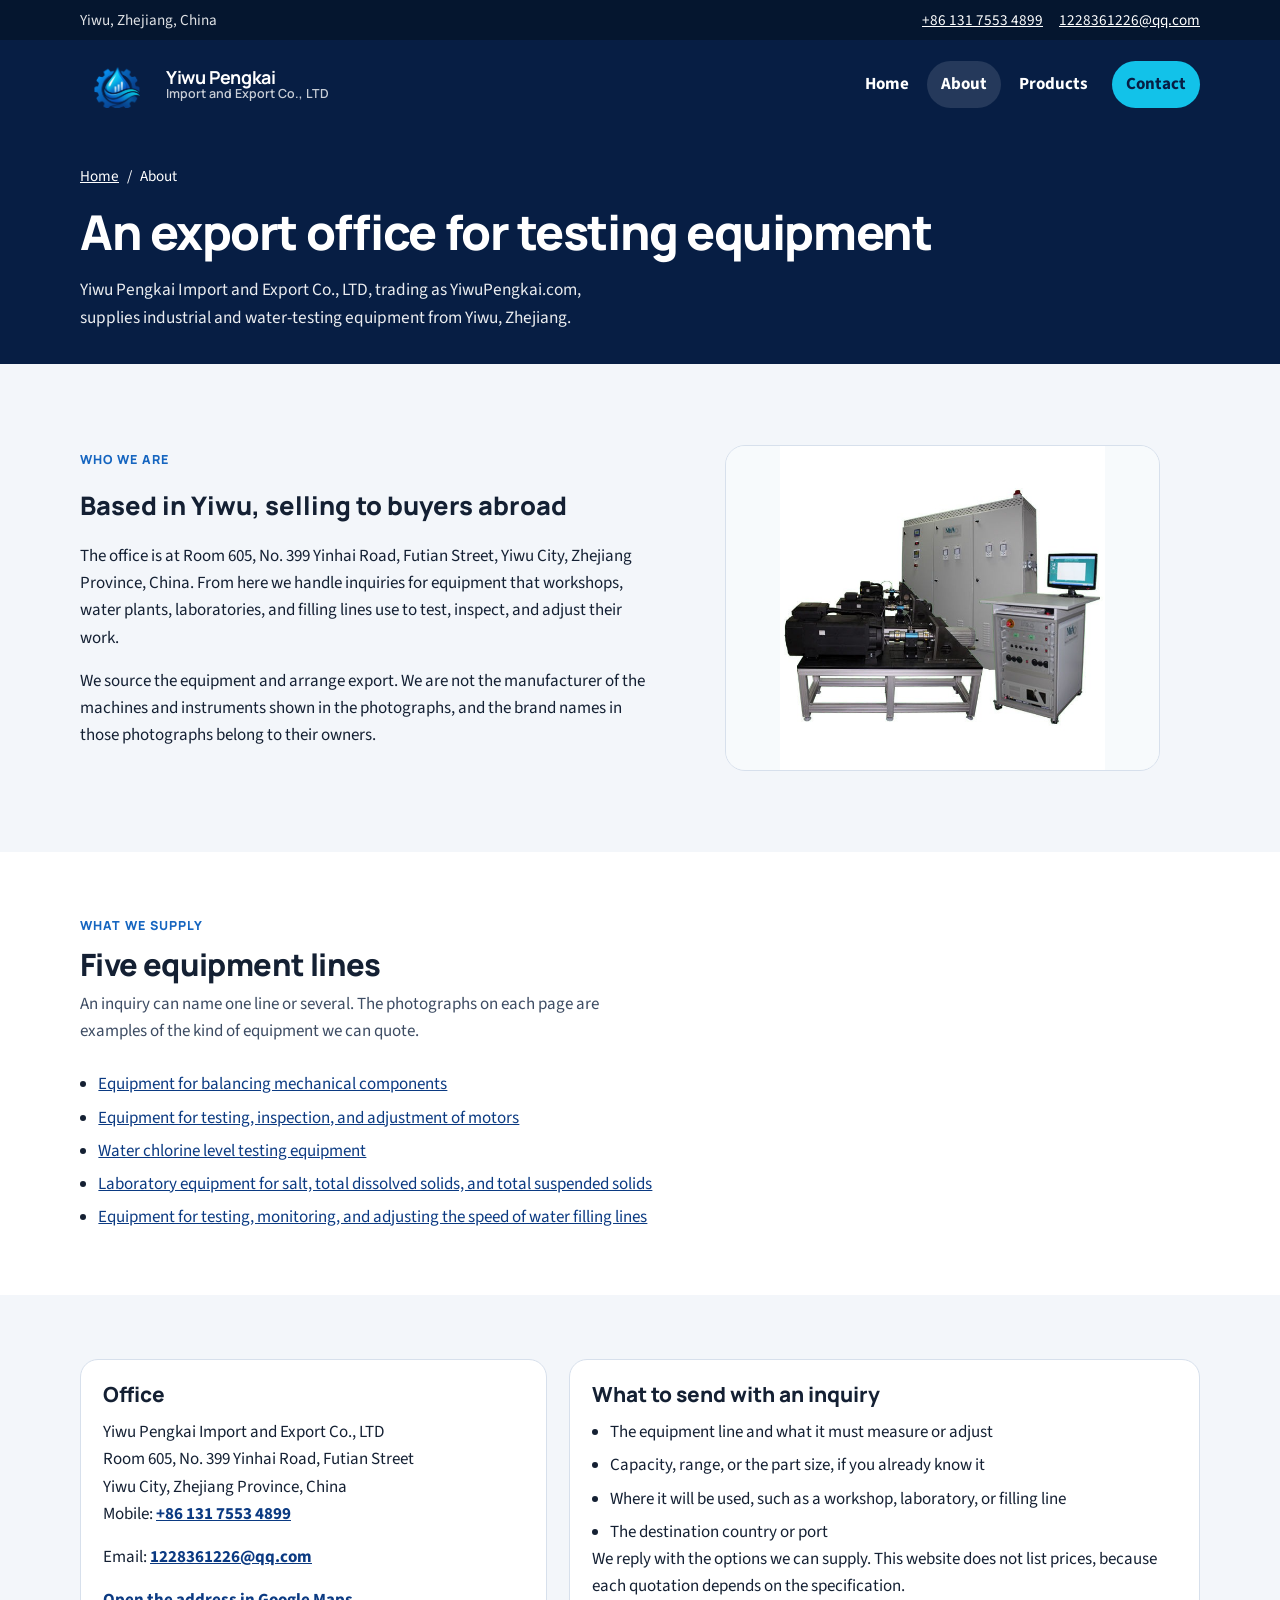
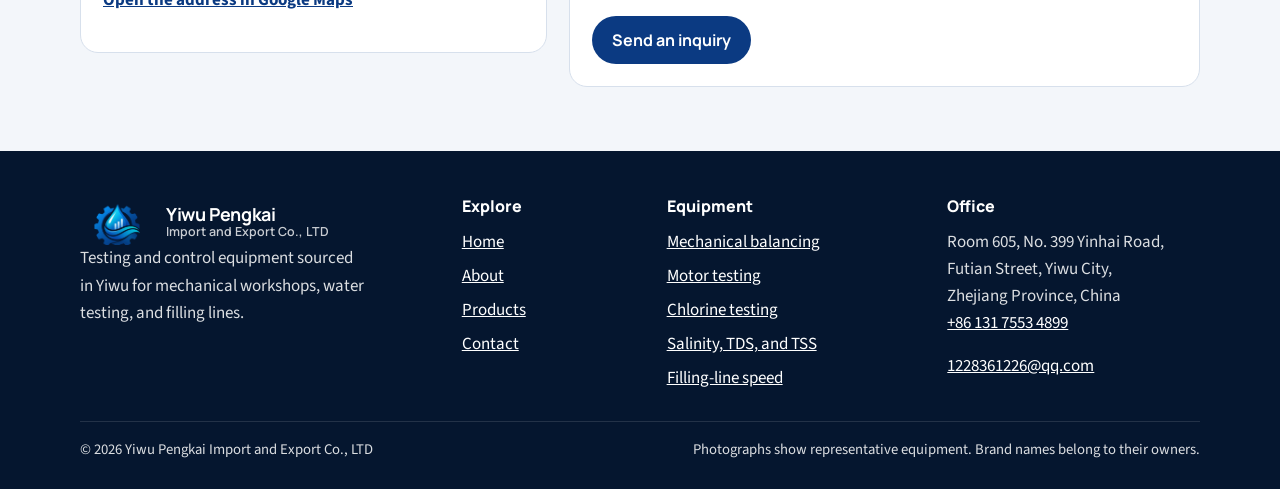
==== about.html @ 2cf7c936 "Publish the Yiwu Pengkai company website. Co-authored-by: Cursor <cursoragent@cursor.com>" ====
<!DOCTYPE html>
<html lang="en">
<head>
  <meta charset="utf-8">
  <meta name="viewport" content="width=device-width, initial-scale=1">
  <title>About | Yiwu Pengkai Import and Export Co., LTD</title>
  <meta name="description" content="Yiwu Pengkai Import and Export Co., LTD is based at Room 605, No. 399 Yinhai Road, Futian Street, Yiwu, and supplies testing equipment for export.">
  <meta name="theme-color" content="#071e44">
  <link rel="icon" href="logo.png" type="image/png">
  <link rel="preconnect" href="https://fonts.googleapis.com">
  <link rel="preconnect" href="https://fonts.gstatic.com" crossorigin>
  <link href="https://fonts.googleapis.com/css2?family=Manrope:wght@500;600;700;800&family=Source+Sans+3:wght@400;500;600;700&display=swap" rel="stylesheet">
  <link rel="stylesheet" href="css/styles.css">
  <script type="application/ld+json">
  {
    "@context": "https://schema.org",
    "@type": "Organization",
    "name": "Yiwu Pengkai Import and Export Co., LTD",
    "url": "https://yiwupengkai.com/",
    "email": "1228361226@qq.com",
    "telephone": "+86-131-7553-4899",
    "image": "logo.png",
    "address": {
      "@type": "PostalAddress",
      "streetAddress": "Room 605, No. 399 Yinhai Road, Futian Street",
      "addressLocality": "Yiwu",
      "addressRegion": "Zhejiang Province",
      "addressCountry": "CN"
    }
  }
  </script>
</head>
<body>
  <a class="skip-link" href="#main">Skip to content</a>
  <div class="topbar">
    <div class="container topbar-inner">
      <p>Yiwu, Zhejiang, China</p>
      <p>
        <a href="tel:+8613175534899">+86 131 7553 4899</a>
        <a href="mailto:1228361226@qq.com">1228361226@qq.com</a>
      </p>
    </div>
  </div>
  <header class="site-header">
    <div class="container header-inner">
      <a class="brand" href="index.html">
        <img src="logo.png" alt="" width="640" height="640">
        <span class="brand-name">
          <strong>Yiwu Pengkai</strong>
          <small>Import and Export Co., LTD</small>
        </span>
      </a>
      <button class="nav-toggle" type="button" aria-expanded="false" aria-controls="site-nav">
        <span class="nav-toggle-bars" aria-hidden="true"></span>
        <span class="visually-hidden">Menu</span>
      </button>
      <nav id="site-nav" class="site-nav" aria-label="Primary">
        <a href="index.html">Home</a>
        <a href="about.html" aria-current="page">About</a>
        <a href="products.html">Products</a>
        <a href="contact.html" class="nav-cta">Contact</a>
      </nav>
    </div>
  </header>
  <main id="main">
    <header class="page-hero">
      <div class="container">
        <nav class="breadcrumb" aria-label="Breadcrumb">
          <a href="index.html">Home</a>
          <span aria-hidden="true">/</span>
          <span aria-current="page">About</span>
        </nav>
        <h1>An export office for testing equipment</h1>
        <p class="lede">Yiwu Pengkai Import and Export Co., LTD, trading as YiwuPengkai.com, supplies industrial and water-testing equipment from Yiwu, Zhejiang.</p>
      </div>
    </header>

    <section class="section">
      <div class="container split">
        <div>
          <p class="kicker">Who we are</p>
          <h2>Based in Yiwu, selling to buyers abroad</h2>
          <p>The office is at Room 605, No. 399 Yinhai Road, Futian Street, Yiwu City, Zhejiang Province, China. From here we handle inquiries for equipment that workshops, water plants, laboratories, and filling lines use to test, inspect, and adjust their work.</p>
          <p>We source the equipment and arrange export. We are not the manufacturer of the machines and instruments shown in the photographs, and the brand names in those photographs belong to their owners.</p>
        </div>
        <figure class="frame">
          <img src="02_Motor_Testing_and_Inspection/Photo_01.jpg" alt="Motor testing bench with motors, a cabinet, and a control station">
        </figure>
      </div>
    </section>

    <section class="section band" aria-labelledby="supply-title">
      <div class="container">
        <div class="section-head">
          <p class="kicker">What we supply</p>
          <h2 id="supply-title">Five equipment lines</h2>
          <p>An inquiry can name one line or several. The photographs on each page are examples of the kind of equipment we can quote.</p>
        </div>
        <ul class="plain-list">
          <li><a href="balancing.html">Equipment for balancing mechanical components</a></li>
          <li><a href="motor-testing.html">Equipment for testing, inspection, and adjustment of motors</a></li>
          <li><a href="chlorine-testing.html">Water chlorine level testing equipment</a></li>
          <li><a href="water-quality.html">Laboratory equipment for salt, total dissolved solids, and total suspended solids</a></li>
          <li><a href="filling-line.html">Equipment for testing, monitoring, and adjusting the speed of water filling lines</a></li>
        </ul>
      </div>
    </section>

    <section class="section" aria-labelledby="office-title">
      <div class="container contact-grid">
        <article class="contact-card">
          <h2 id="office-title">Office</h2>
          <address>
            Yiwu Pengkai Import and Export Co., LTD<br>
            Room 605, No. 399 Yinhai Road, Futian Street<br>
            Yiwu City, Zhejiang Province, China
          </address>
          <p>Mobile: <a href="tel:+8613175534899">+86 131 7553 4899</a></p>
          <p>Email: <a href="mailto:1228361226@qq.com">1228361226@qq.com</a></p>
          <p><a href="https://www.google.com/maps/search/?api=1&amp;query=Room%20605%2C%20No.%20399%20Yinhai%20Road%2C%20Futian%20Street%2C%20Yiwu%2C%20Zhejiang%2C%20China">Open the address in Google Maps</a></p>
        </article>
        <article class="contact-card">
          <h2>What to send with an inquiry</h2>
          <ul class="plain-list">
            <li>The equipment line and what it must measure or adjust</li>
            <li>Capacity, range, or the part size, if you already know it</li>
            <li>Where it will be used, such as a workshop, laboratory, or filling line</li>
            <li>The destination country or port</li>
          </ul>
          <p>We reply with the options we can supply. This website does not list prices, because each quotation depends on the specification.</p>
          <a class="btn btn-navy" href="contact.html">Send an inquiry</a>
        </article>
      </div>
    </section>
  </main>
  <footer class="site-footer">
    <div class="container footer-grid">
      <div class="footer-brand">
        <a class="brand" href="index.html">
          <img src="logo.png" alt="" width="640" height="640">
          <span class="brand-name">
            <strong>Yiwu Pengkai</strong>
            <small>Import and Export Co., LTD</small>
          </span>
        </a>
        <p>Testing and control equipment sourced in Yiwu for mechanical workshops, water testing, and filling lines.</p>
      </div>
      <div>
        <h2>Explore</h2>
        <ul>
          <li><a href="index.html">Home</a></li>
          <li><a href="about.html">About</a></li>
          <li><a href="products.html">Products</a></li>
          <li><a href="contact.html">Contact</a></li>
        </ul>
      </div>
      <div>
        <h2>Equipment</h2>
        <ul>
          <li><a href="balancing.html">Mechanical balancing</a></li>
          <li><a href="motor-testing.html">Motor testing</a></li>
          <li><a href="chlorine-testing.html">Chlorine testing</a></li>
          <li><a href="water-quality.html">Salinity, TDS, and TSS</a></li>
          <li><a href="filling-line.html">Filling-line speed</a></li>
        </ul>
      </div>
      <div>
        <h2>Office</h2>
        <address>
          Room 605, No. 399 Yinhai Road,<br>
          Futian Street, Yiwu City,<br>
          Zhejiang Province, China
        </address>
        <p><a href="tel:+8613175534899">+86 131 7553 4899</a></p>
        <p><a href="mailto:1228361226@qq.com">1228361226@qq.com</a></p>
      </div>
    </div>
    <div class="container footer-base">
      <p>© 2026 Yiwu Pengkai Import and Export Co., LTD</p>
      <p>Photographs show representative equipment. Brand names belong to their owners.</p>
    </div>
  </footer>
  <script src="js/main.js"></script>
</body>
</html>
---- css/styles.css ----
:root {
  --navy: #0b3a82;
  --navy-deep: #071e44;
  --ink-bottom: #05162f;
  --blue: #1565c0;
  --cyan: #12c2e9;
  --cyan-soft: #d8f6fc;
  --ink: #142033;
  --muted: #3d4c63;
  --line: #d7e0ec;
  --paper: #f3f6fa;
  --white: #ffffff;
  --shadow: 0 18px 40px rgba(7, 30, 68, 0.08);
  --radius: 18px;
}

*,
*::before,
*::after {
  box-sizing: border-box;
}

html {
  scroll-behavior: smooth;
}

body {
  margin: 0;
  font-family: "Source Sans 3", "Segoe UI", sans-serif;
  font-size: 1.0625rem;
  line-height: 1.6;
  color: var(--ink);
  background: var(--paper);
}

img {
  max-width: 100%;
  height: auto;
  display: block;
}

h1,
h2,
h3,
.brand-name,
.btn,
.kicker,
.index {
  font-family: Manrope, "Segoe UI", sans-serif;
}

h1,
h2,
h3 {
  line-height: 1.2;
  font-weight: 800;
}

p {
  margin: 0 0 1rem;
}

a {
  color: var(--navy);
}

address {
  font-style: normal;
}

:focus-visible {
  outline: 3px solid #ffffff;
  outline-offset: 2px;
  box-shadow: 0 0 0 6px var(--navy);
}

.skip-link {
  position: absolute;
  left: 12px;
  top: -48px;
  z-index: 80;
  background: #ffffff;
  color: var(--navy-deep);
  padding: 8px 12px;
  border-radius: 8px;
  font-weight: 700;
}

.skip-link:focus {
  top: 12px;
}

.visually-hidden {
  position: absolute;
  width: 1px;
  height: 1px;
  padding: 0;
  margin: -1px;
  overflow: hidden;
  clip: rect(0, 0, 0, 0);
  white-space: nowrap;
  border: 0;
}

.container {
  width: min(1120px, calc(100% - 40px));
  margin-inline: auto;
}

.topbar {
  background: var(--ink-bottom);
  color: rgba(255, 255, 255, 0.88);
  font-size: 0.95rem;
}

.topbar-inner {
  display: flex;
  justify-content: space-between;
  gap: 12px 24px;
  flex-wrap: wrap;
  padding: 8px 0;
}

.topbar p {
  margin: 0;
  display: flex;
  gap: 8px 16px;
  flex-wrap: wrap;
}

.topbar a {
  color: #ffffff;
}

.site-header {
  position: sticky;
  top: 0;
  z-index: 40;
  background: var(--navy-deep);
  color: #ffffff;
}

.header-inner {
  display: flex;
  align-items: center;
  justify-content: space-between;
  min-height: 88px;
  gap: 16px;
}

.brand {
  display: flex;
  align-items: center;
  gap: 12px;
  color: #ffffff;
  text-decoration: none;
  min-width: 0;
}

.brand img {
  width: 74px;
  height: 48px;
  object-fit: cover;
  object-position: center 16%;
  mix-blend-mode: screen;
  flex: 0 0 auto;
}

.brand-name {
  display: flex;
  flex-direction: column;
  line-height: 1.15;
}

.brand-name strong {
  font-size: 1.12rem;
  letter-spacing: -0.02em;
}

.brand-name small {
  color: rgba(255, 255, 255, 0.78);
  font-size: 0.78rem;
  font-weight: 600;
}

.nav-toggle {
  display: none;
  width: 48px;
  height: 48px;
  border: 1px solid rgba(255, 255, 255, 0.28);
  border-radius: 12px;
  background: transparent;
  color: #ffffff;
  align-items: center;
  justify-content: center;
  padding: 0;
}

.nav-toggle-bars,
.nav-toggle-bars::before,
.nav-toggle-bars::after {
  display: block;
  width: 20px;
  height: 2px;
  background: #ffffff;
  border-radius: 2px;
  position: relative;
}

.nav-toggle-bars::before,
.nav-toggle-bars::after {
  content: "";
  position: absolute;
  left: 0;
}

.nav-toggle-bars::before {
  top: -7px;
}

.nav-toggle-bars::after {
  top: 7px;
}

.site-header.is-open .nav-toggle-bars {
  background: transparent;
}

.site-header.is-open .nav-toggle-bars::before {
  top: 0;
  transform: rotate(45deg);
}

.site-header.is-open .nav-toggle-bars::after {
  top: 0;
  transform: rotate(-45deg);
}

.site-nav {
  display: flex;
  align-items: center;
  gap: 4px;
}

.site-nav a {
  color: #ffffff;
  text-decoration: none;
  font-weight: 700;
  padding: 10px 14px;
  border-radius: 999px;
}

.site-nav a:hover,
.site-nav a[aria-current="page"] {
  background: rgba(255, 255, 255, 0.12);
}

.site-nav a.nav-cta {
  background: var(--cyan);
  color: var(--navy-deep);
  margin-left: 6px;
}

.site-nav a.nav-cta:hover,
.site-nav a.nav-cta[aria-current="page"] {
  background: #8ae8f8;
}

.hero {
  background:
    radial-gradient(820px 380px at 100% 0%, rgba(18, 194, 233, 0.28), transparent 58%),
    linear-gradient(165deg, var(--navy-deep) 0%, var(--navy) 78%);
  color: #ffffff;
  padding: 56px 0 88px;
}

.hero-grid {
  display: grid;
  grid-template-columns: minmax(0, 1.25fr) minmax(240px, 0.75fr);
  gap: 36px;
  align-items: center;
}

.kicker {
  margin: 0 0 10px;
  color: var(--blue);
  font-size: 0.78rem;
  font-weight: 800;
  letter-spacing: 0.08em;
  text-transform: uppercase;
}

.hero .kicker {
  color: var(--cyan);
}

h1 {
  margin: 0 0 16px;
  font-size: clamp(2.1rem, 4.4vw, 3.5rem);
  letter-spacing: -0.03em;
}

.lede {
  margin: 0 0 24px;
  max-width: 62ch;
  font-size: 1.15rem;
  color: rgba(255, 255, 255, 0.92);
}

.actions {
  display: flex;
  flex-wrap: wrap;
  gap: 12px;
}

.btn {
  display: inline-flex;
  align-items: center;
  justify-content: center;
  min-height: 48px;
  padding: 0 18px;
  border-radius: 999px;
  border: 2px solid transparent;
  text-decoration: none;
  font-weight: 800;
  cursor: pointer;
  font-size: 1rem;
}

.btn-cyan {
  background: var(--cyan);
  color: var(--navy-deep);
}

.btn-cyan:hover {
  background: #8ae8f8;
}

.btn-ghost {
  border-color: rgba(255, 255, 255, 0.75);
  color: #ffffff;
  background: transparent;
}

.btn-ghost:hover {
  background: rgba(255, 255, 255, 0.1);
}

.btn-navy {
  background: var(--navy);
  color: #ffffff;
}

.btn-navy:hover {
  background: var(--navy-deep);
}

.hero-mark {
  justify-self: end;
  width: min(320px, 100%);
  mix-blend-mode: screen;
}

.section {
  padding: 64px 0;
}

.sheet {
  margin-top: -42px;
  position: relative;
  z-index: 2;
  padding-top: 0;
}

.panel {
  background: var(--white);
  border: 1px solid var(--line);
  border-radius: 22px;
  box-shadow: var(--shadow);
  padding: 32px;
}

.section-head {
  max-width: 68ch;
  margin-bottom: 26px;
}

.section-head h2,
.band h2,
.section > .container > h2 {
  margin: 0 0 8px;
  font-size: clamp(1.6rem, 2.4vw, 2.15rem);
  letter-spacing: -0.02em;
}

.section-head p:last-child {
  margin-bottom: 0;
  color: var(--muted);
}

.product-grid {
  display: grid;
  grid-template-columns: repeat(6, 1fr);
  gap: 18px;
}

.product-card {
  grid-column: span 2;
  display: flex;
  flex-direction: column;
  background: var(--white);
  color: inherit;
  text-decoration: none;
  border: 1px solid var(--line);
  border-radius: 16px;
  overflow: hidden;
  min-height: 100%;
}

.product-card:nth-child(4) {
  grid-column: 2 / span 2;
}

.product-card:nth-child(5) {
  grid-column: 4 / span 2;
}

.product-card img {
  width: 100%;
  aspect-ratio: 4 / 3;
  object-fit: contain;
  background: #f7fafc;
}

.card-body {
  display: flex;
  flex-direction: column;
  gap: 6px;
  padding: 16px 16px 18px;
  flex: 1;
}

.product-card h3 {
  margin: 0;
  font-size: 1.12rem;
}

.product-card p {
  margin: 0;
  color: var(--muted);
}

.index {
  color: var(--blue);
  font-weight: 800;
  font-size: 0.82rem;
  letter-spacing: 0.06em;
}

.more {
  margin-top: auto;
  padding-top: 10px;
  color: var(--navy);
  font-weight: 800;
}

.product-card:hover {
  border-color: var(--blue);
}

.band {
  background: var(--white);
}

.use-grid,
.steps {
  display: grid;
  grid-template-columns: 1fr 1fr;
  gap: 16px;
  list-style: none;
  margin: 0;
  padding: 0;
}

.steps {
  grid-template-columns: repeat(3, 1fr);
}

.use-grid li,
.step {
  background: var(--white);
  border: 1px solid var(--line);
  border-radius: 16px;
  padding: 20px;
}

.band .use-grid li {
  background: var(--paper);
}

.step {
  border-top: 4px solid var(--cyan);
  background: var(--white);
}

.use-grid h3,
.step h3 {
  margin: 6px 0 8px;
  font-size: 1.15rem;
}

.use-grid p,
.step p {
  margin: 0;
  color: var(--muted);
}

.split {
  display: grid;
  grid-template-columns: 1.05fr 0.95fr;
  gap: 36px;
  align-items: center;
}

.frame {
  background: var(--white);
  border: 1px solid var(--line);
  border-radius: 20px;
  overflow: hidden;
}

.frame img {
  width: 100%;
  aspect-ratio: 4 / 3;
  object-fit: contain;
  background: #f7fafc;
}

.plain-list {
  margin: 0;
  padding-left: 1.15rem;
}

.plain-list li + li {
  margin-top: 6px;
}

.cta-band {
  background:
    radial-gradient(520px 180px at 0% 100%, rgba(18, 194, 233, 0.22), transparent 70%),
    var(--navy-deep);
  color: #ffffff;
  padding: 56px 0;
}

.cta-band h2 {
  margin: 0 0 10px;
  font-size: clamp(1.7rem, 3vw, 2.3rem);
}

.cta-band p {
  max-width: 62ch;
  color: rgba(255, 255, 255, 0.9);
}

.page-hero {
  background: var(--navy-deep);
  color: #ffffff;
  padding: 36px 0 32px;
}

.page-hero h1 {
  font-size: clamp(1.9rem, 4vw, 3rem);
}

.page-hero .lede {
  margin-bottom: 0;
  font-size: 1.08rem;
}

.breadcrumb {
  display: flex;
  flex-wrap: wrap;
  gap: 8px;
  margin: 0 0 14px;
  font-size: 0.95rem;
}

.breadcrumb a {
  color: #ffffff;
}

.line-nav {
  display: flex;
  flex-wrap: wrap;
  gap: 8px;
  margin: 0 0 28px;
  padding: 0;
  list-style: none;
}

.line-nav a {
  display: inline-flex;
  align-items: center;
  min-height: 42px;
  padding: 6px 14px;
  border-radius: 999px;
  border: 1px solid var(--line);
  background: var(--white);
  color: var(--navy);
  text-decoration: none;
  font-weight: 700;
}

.line-nav a[aria-current="page"] {
  background: var(--navy);
  border-color: var(--navy);
  color: #ffffff;
}

.detail {
  display: grid;
  grid-template-columns: minmax(0, 1.4fr) minmax(240px, 0.7fr);
  gap: 22px;
  align-items: start;
  margin-bottom: 36px;
}

.sidecard {
  background: var(--white);
  border: 1px solid var(--line);
  border-top: 4px solid var(--cyan);
  border-radius: 16px;
  padding: 20px;
}

.sidecard h2,
.block-title {
  margin: 0 0 12px;
  font-size: 1.25rem;
}

.gallery {
  list-style: none;
  margin: 0;
  padding: 0;
  display: grid;
  grid-template-columns: repeat(auto-fill, minmax(210px, 1fr));
  gap: 12px;
}

.gallery-item {
  display: block;
  width: 100%;
  padding: 8px;
  border: 1px solid var(--line);
  border-radius: 14px;
  background: var(--white);
  cursor: zoom-in;
}

.gallery-item img {
  width: 100%;
  aspect-ratio: 1;
  object-fit: contain;
  background: #f7fafc;
}

.lightbox {
  width: min(980px, calc(100vw - 32px));
  max-height: calc(100vh - 32px);
  border: 0;
  padding: 12px;
  background: #ffffff;
  border-radius: 16px;
}

.lightbox[open] {
  display: flex;
  flex-direction: column;
}

.lightbox::backdrop {
  background: rgba(5, 22, 47, 0.88);
}

.lightbox img {
  width: 100%;
  max-height: calc(100vh - 110px);
  object-fit: contain;
  background: #f7fafc;
}

.lightbox-close {
  display: inline-flex;
  align-self: flex-end;
  margin: 0 0 8px;
  min-height: 40px;
  padding: 0 14px;
  border-radius: 999px;
  border: 1px solid var(--line);
  background: var(--paper);
  font: inherit;
  font-weight: 800;
  cursor: pointer;
}

.notice {
  margin-top: 22px;
  background: var(--cyan-soft);
  color: var(--ink);
  border-radius: 12px;
  padding: 14px 16px;
}

.catalog-list {
  display: grid;
  gap: 16px;
}

.catalog-row {
  display: grid;
  grid-template-columns: 280px minmax(0, 1fr);
  gap: 8px 22px;
  background: var(--white);
  border: 1px solid var(--line);
  border-radius: 18px;
  overflow: hidden;
}

.catalog-row img {
  width: 100%;
  aspect-ratio: 4 / 3;
  object-fit: contain;
  background: #f7fafc;
}

.catalog-copy {
  padding: 22px 22px 22px 0;
}

.catalog-copy h2 {
  margin: 4px 0 8px;
  font-size: 1.45rem;
}

.catalog-copy h2 a {
  color: inherit;
  text-decoration: none;
}

.catalog-copy h2 a:hover {
  text-decoration: underline;
}

.contact-grid {
  display: grid;
  grid-template-columns: 0.85fr 1.15fr;
  gap: 22px;
  align-items: start;
}

.contact-card,
.form-card {
  background: var(--white);
  border: 1px solid var(--line);
  border-radius: 18px;
  padding: 22px;
}

.contact-card h2,
.form-card h2 {
  margin: 0 0 12px;
  font-size: 1.3rem;
}

.contact-card a {
  font-weight: 700;
}

.form-grid {
  display: grid;
  grid-template-columns: 1fr 1fr;
  gap: 14px;
}

.field {
  display: flex;
  flex-direction: column;
  gap: 6px;
  font-weight: 700;
}

.form-grid > .full {
  grid-column: 1 / -1;
}

.field span {
  font-size: 0.95rem;
}

input,
select,
textarea {
  width: 100%;
  border: 1px solid #c5d0de;
  border-radius: 12px;
  padding: 12px 14px;
  font: inherit;
  font-weight: 500;
  color: var(--ink);
  background: #ffffff;
}

textarea {
  min-height: 150px;
  resize: vertical;
}

.form-note,
.muted {
  color: var(--muted);
}

.form-status {
  margin: 0;
  background: #e5f6ec;
  color: #0d4b2c;
  border-radius: 12px;
  padding: 12px 14px;
  font-weight: 700;
}

.site-footer {
  background: var(--ink-bottom);
  color: rgba(255, 255, 255, 0.86);
}

.footer-grid {
  display: grid;
  grid-template-columns: 1.4fr 0.7fr 1fr 1fr;
  gap: 28px;
  padding: 46px 0 24px;
}

.site-footer h2 {
  margin: 0 0 12px;
  font-size: 1rem;
  color: #ffffff;
}

.site-footer p,
.site-footer li {
  color: rgba(255, 255, 255, 0.86);
}

.site-footer a {
  color: #ffffff;
}

.site-footer ul {
  list-style: none;
  margin: 0;
  padding: 0;
}

.site-footer li + li {
  margin-top: 7px;
}

.footer-brand p {
  max-width: 36ch;
}

.footer-base {
  display: flex;
  justify-content: space-between;
  gap: 12px 24px;
  flex-wrap: wrap;
  border-top: 1px solid rgba(255, 255, 255, 0.12);
  padding: 16px 0 28px;
  font-size: 0.92rem;
}

.footer-base p {
  margin: 0;
}

@media (max-width: 980px) {
  .hero-grid,
  .split,
  .detail,
  .contact-grid,
  .catalog-row,
  .steps {
    grid-template-columns: 1fr;
  }

  .hero-mark {
    justify-self: start;
    width: min(240px, 70%);
  }

  .product-grid {
    grid-template-columns: 1fr 1fr;
  }

  .product-card,
  .product-card:nth-child(4),
  .product-card:nth-child(5) {
    grid-column: auto;
  }

  .catalog-copy {
    padding: 4px 18px 18px;
  }

  .footer-grid {
    grid-template-columns: 1fr 1fr;
  }
}

@media (max-width: 860px) {
  .nav-toggle {
    display: inline-flex;
  }

  .site-nav {
    display: none;
    position: absolute;
    left: 0;
    right: 0;
    top: 100%;
    flex-direction: column;
    align-items: stretch;
    padding: 8px 16px 16px;
    background: var(--navy-deep);
    border-top: 1px solid rgba(255, 255, 255, 0.12);
  }

  .site-header.is-open .site-nav {
    display: flex;
  }

  .site-nav a.nav-cta {
    margin-left: 0;
    text-align: center;
  }
}

@media (max-width: 680px) {
  .container {
    width: min(1120px, calc(100% - 28px));
  }

  .panel {
    padding: 18px;
  }

  .product-grid,
  .use-grid,
  .form-grid,
  .footer-grid {
    grid-template-columns: 1fr;
  }

  .hero {
    padding: 36px 0 64px;
  }

  .section {
    padding: 42px 0;
  }

  .brand-name small {
    display: none;
  }

  .topbar-inner {
    flex-direction: column;
  }
}

@media (prefers-reduced-motion: reduce) {
  html {
    scroll-behavior: auto;
  }

  *,
  *::before,
  *::after {
    transition: none !important;
  }
}
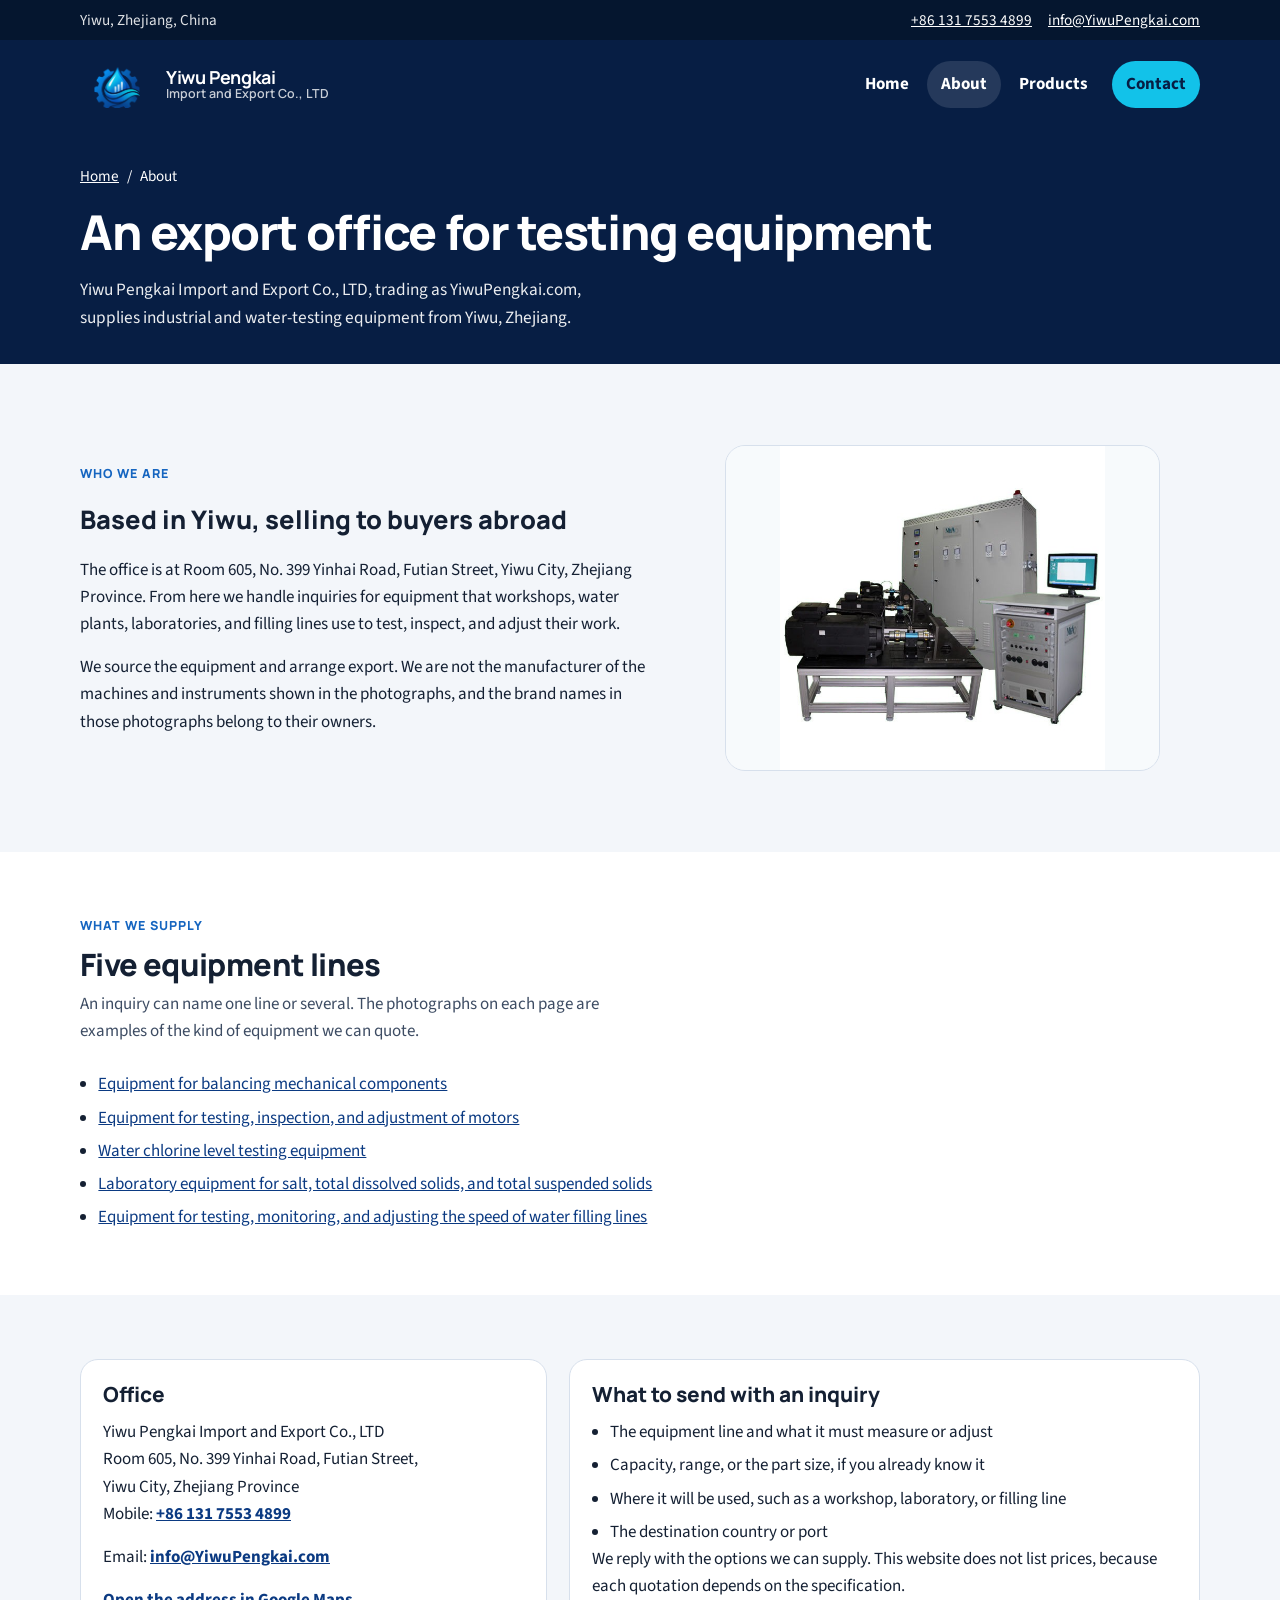
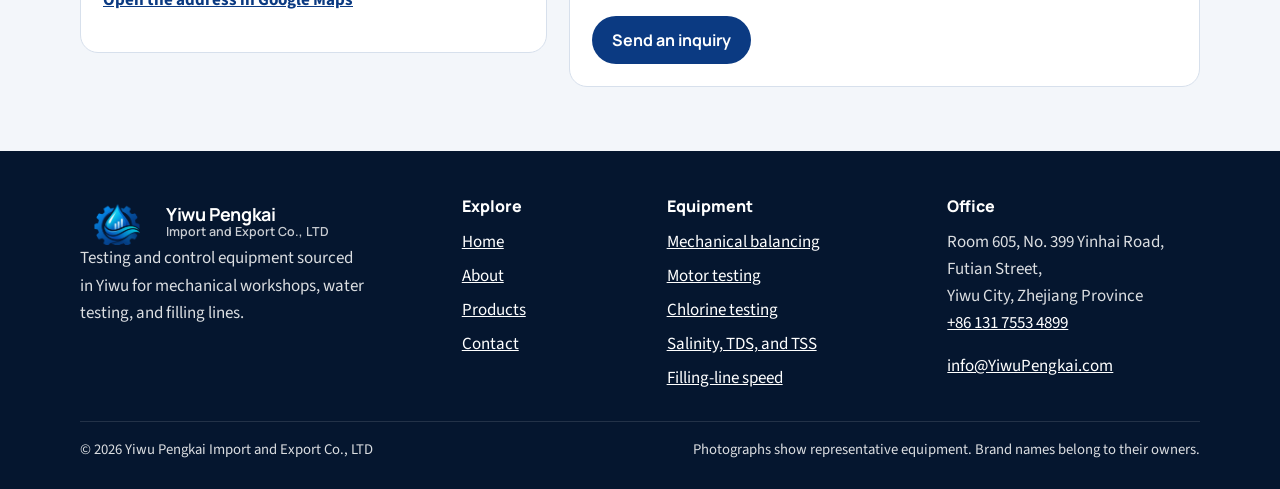
==== commit f8762844: "Update contact email from 1228361226@qq.com to info@YiwuPengkai.com across all relevant HTML and Jav" ====
--- a/about.html
+++ b/about.html
@@ -17,7 +17,7 @@
     "@type": "Organization",
     "name": "Yiwu Pengkai Import and Export Co., LTD",
     "url": "https://yiwupengkai.com/",
-    "email": "1228361226@qq.com",
+    "email": "info@YiwuPengkai.com",
     "telephone": "+86-131-7553-4899",
     "image": "logo.png",
     "address": {
@@ -37,7 +37,7 @@
       <p>Yiwu, Zhejiang, China</p>
       <p>
         <a href="tel:+8613175534899">+86 131 7553 4899</a>
-        <a href="mailto:1228361226@qq.com">1228361226@qq.com</a>
+        <a href="mailto:info@YiwuPengkai.com">info@YiwuPengkai.com</a>
       </p>
     </div>
   </div>
@@ -80,7 +80,7 @@
         <div>
           <p class="kicker">Who we are</p>
           <h2>Based in Yiwu, selling to buyers abroad</h2>
-          <p>The office is at Room 605, No. 399 Yinhai Road, Futian Street, Yiwu City, Zhejiang Province, China. From here we handle inquiries for equipment that workshops, water plants, laboratories, and filling lines use to test, inspect, and adjust their work.</p>
+          <p>The office is at Room 605, No. 399 Yinhai Road, Futian Street, Yiwu City, Zhejiang Province. From here we handle inquiries for equipment that workshops, water plants, laboratories, and filling lines use to test, inspect, and adjust their work.</p>
           <p>We source the equipment and arrange export. We are not the manufacturer of the machines and instruments shown in the photographs, and the brand names in those photographs belong to their owners.</p>
         </div>
         <figure class="frame">
@@ -112,12 +112,12 @@
           <h2 id="office-title">Office</h2>
           <address>
             Yiwu Pengkai Import and Export Co., LTD<br>
-            Room 605, No. 399 Yinhai Road, Futian Street<br>
-            Yiwu City, Zhejiang Province, China
+            Room 605, No. 399 Yinhai Road, Futian Street,<br>
+            Yiwu City, Zhejiang Province
           </address>
           <p>Mobile: <a href="tel:+8613175534899">+86 131 7553 4899</a></p>
-          <p>Email: <a href="mailto:1228361226@qq.com">1228361226@qq.com</a></p>
-          <p><a href="https://www.google.com/maps/search/?api=1&amp;query=Room%20605%2C%20No.%20399%20Yinhai%20Road%2C%20Futian%20Street%2C%20Yiwu%2C%20Zhejiang%2C%20China">Open the address in Google Maps</a></p>
+          <p>Email: <a href="mailto:info@YiwuPengkai.com">info@YiwuPengkai.com</a></p>
+          <p><a href="https://www.google.com/maps/search/?api=1&amp;query=Room%20605%2C%20No.%20399%20Yinhai%20Road%2C%20Futian%20Street%2C%20Yiwu%20City%2C%20Zhejiang%20Province">Open the address in Google Maps</a></p>
         </article>
         <article class="contact-card">
           <h2>What to send with an inquiry</h2>
@@ -167,12 +167,11 @@
       <div>
         <h2>Office</h2>
         <address>
-          Room 605, No. 399 Yinhai Road,<br>
-          Futian Street, Yiwu City,<br>
-          Zhejiang Province, China
+          Room 605, No. 399 Yinhai Road, Futian Street,<br>
+          Yiwu City, Zhejiang Province
         </address>
         <p><a href="tel:+8613175534899">+86 131 7553 4899</a></p>
-        <p><a href="mailto:1228361226@qq.com">1228361226@qq.com</a></p>
+        <p><a href="mailto:info@YiwuPengkai.com">info@YiwuPengkai.com</a></p>
       </div>
     </div>
     <div class="container footer-base">
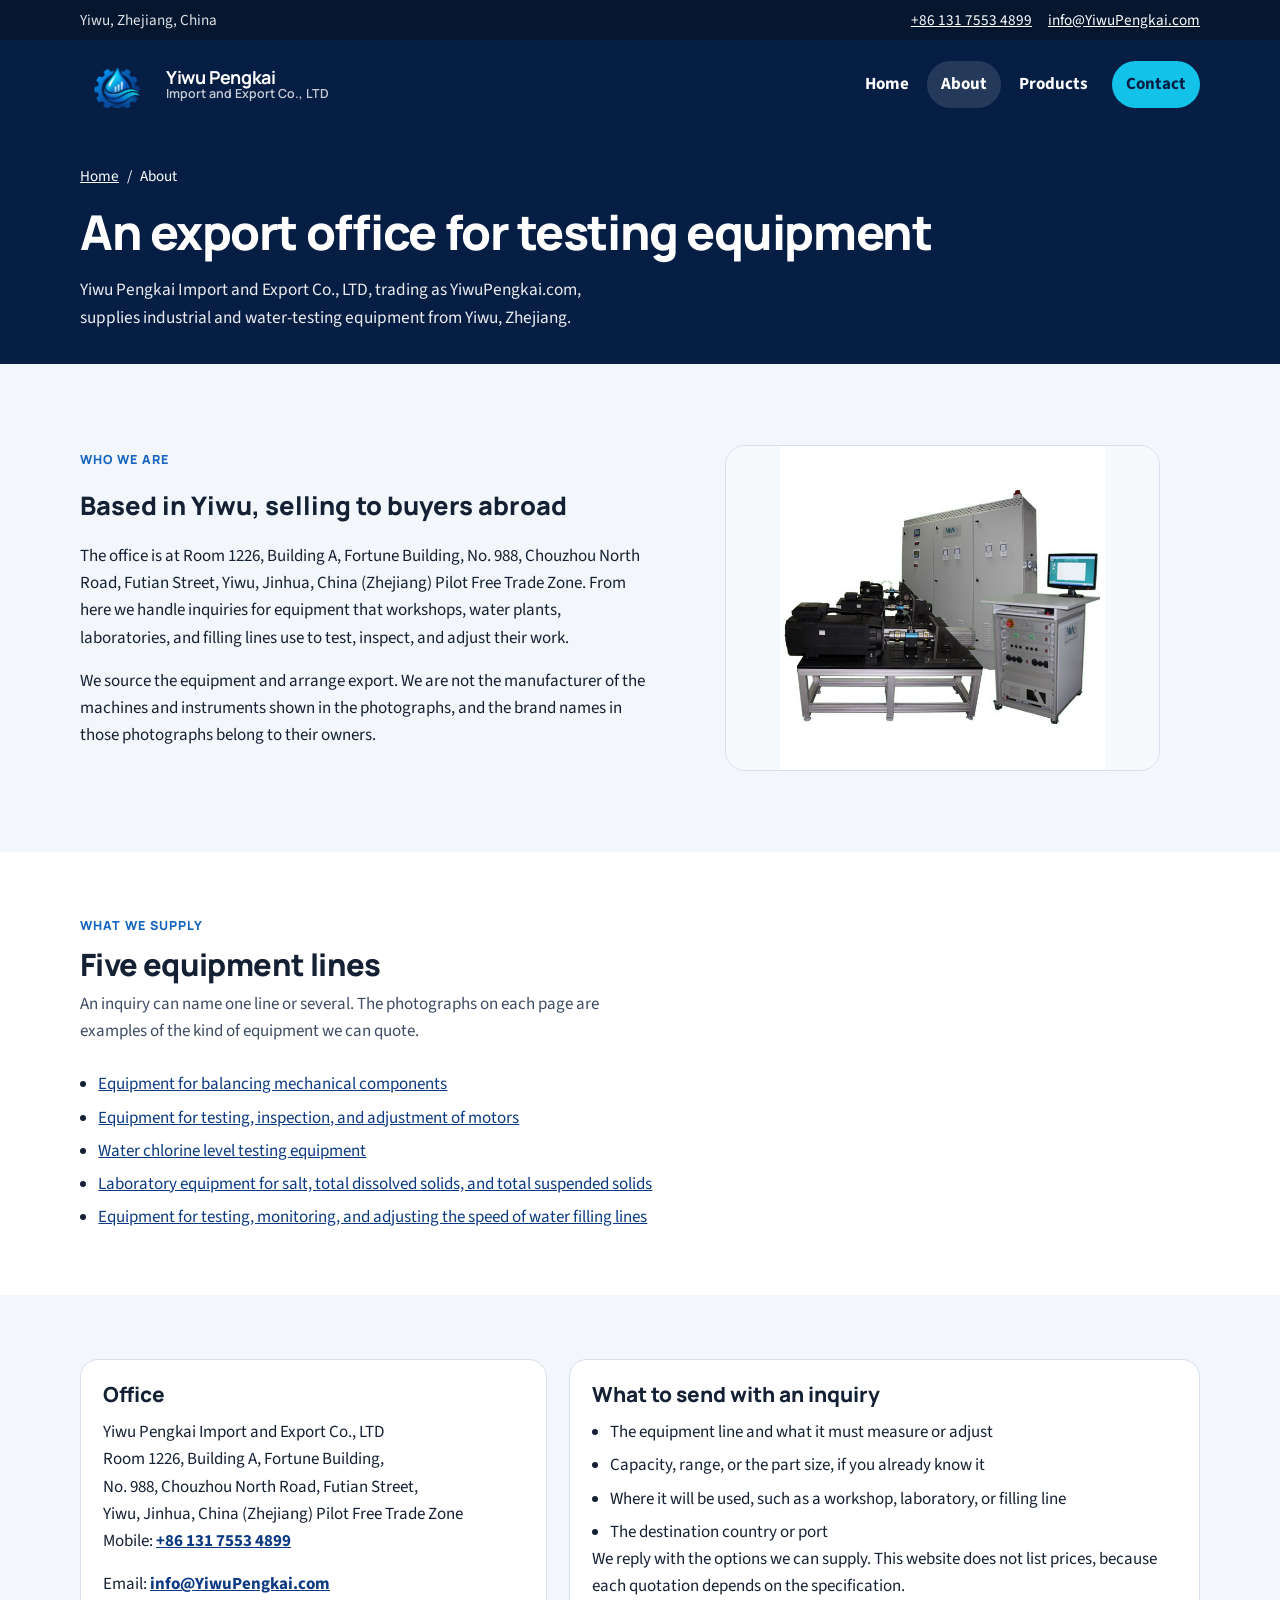
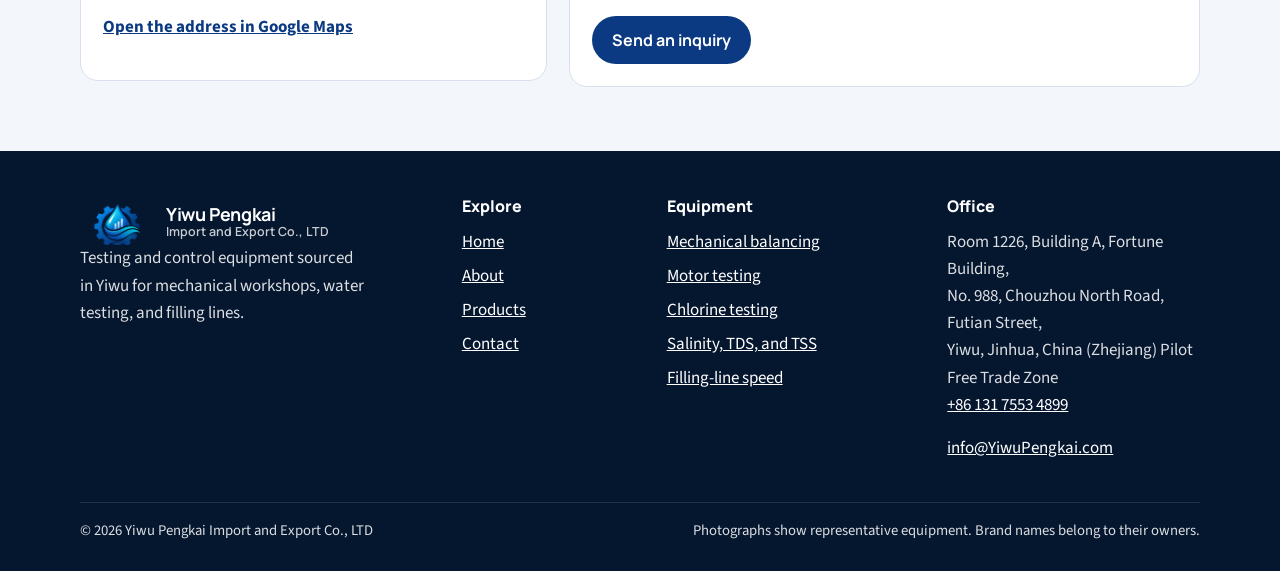
==== commit d255e762: "Update company address across multiple HTML files to reflect new location at Room 1226, Building A, " ====
--- a/about.html
+++ b/about.html
@@ -4,7 +4,7 @@
   <meta charset="utf-8">
   <meta name="viewport" content="width=device-width, initial-scale=1">
   <title>About | Yiwu Pengkai Import and Export Co., LTD</title>
-  <meta name="description" content="Yiwu Pengkai Import and Export Co., LTD is based at Room 605, No. 399 Yinhai Road, Futian Street, Yiwu, and supplies testing equipment for export.">
+  <meta name="description" content="Yiwu Pengkai Import and Export Co., LTD is based at Room 1226, Building A, Fortune Building, No. 988, Chouzhou North Road, Futian Street, Yiwu, and supplies testing equipment for export.">
   <meta name="theme-color" content="#071e44">
   <link rel="icon" href="logo.png" type="image/png">
   <link rel="preconnect" href="https://fonts.googleapis.com">
@@ -22,9 +22,9 @@
     "image": "logo.png",
     "address": {
       "@type": "PostalAddress",
-      "streetAddress": "Room 605, No. 399 Yinhai Road, Futian Street",
+      "streetAddress": "Room 1226, Building A, Fortune Building, No. 988, Chouzhou North Road, Futian Street",
       "addressLocality": "Yiwu",
-      "addressRegion": "Zhejiang Province",
+      "addressRegion": "Jinhua, Zhejiang",
       "addressCountry": "CN"
     }
   }
@@ -80,7 +80,7 @@
         <div>
           <p class="kicker">Who we are</p>
           <h2>Based in Yiwu, selling to buyers abroad</h2>
-          <p>The office is at Room 605, No. 399 Yinhai Road, Futian Street, Yiwu City, Zhejiang Province. From here we handle inquiries for equipment that workshops, water plants, laboratories, and filling lines use to test, inspect, and adjust their work.</p>
+          <p>The office is at Room 1226, Building A, Fortune Building, No. 988, Chouzhou North Road, Futian Street, Yiwu, Jinhua, China (Zhejiang) Pilot Free Trade Zone. From here we handle inquiries for equipment that workshops, water plants, laboratories, and filling lines use to test, inspect, and adjust their work.</p>
           <p>We source the equipment and arrange export. We are not the manufacturer of the machines and instruments shown in the photographs, and the brand names in those photographs belong to their owners.</p>
         </div>
         <figure class="frame">
@@ -112,12 +112,13 @@
           <h2 id="office-title">Office</h2>
           <address>
             Yiwu Pengkai Import and Export Co., LTD<br>
-            Room 605, No. 399 Yinhai Road, Futian Street,<br>
-            Yiwu City, Zhejiang Province
+            Room 1226, Building A, Fortune Building,<br>
+            No. 988, Chouzhou North Road, Futian Street,<br>
+            Yiwu, Jinhua, China (Zhejiang) Pilot Free Trade Zone
           </address>
           <p>Mobile: <a href="tel:+8613175534899">+86 131 7553 4899</a></p>
           <p>Email: <a href="mailto:info@YiwuPengkai.com">info@YiwuPengkai.com</a></p>
-          <p><a href="https://www.google.com/maps/search/?api=1&amp;query=Room%20605%2C%20No.%20399%20Yinhai%20Road%2C%20Futian%20Street%2C%20Yiwu%20City%2C%20Zhejiang%20Province">Open the address in Google Maps</a></p>
+          <p><a href="https://www.google.com/maps/search/?api=1&amp;query=Room%201226%2C%20Building%20A%2C%20Fortune%20Building%2C%20No.%20988%2C%20Chouzhou%20North%20Road%2C%20Futian%20Street%2C%20Yiwu%2C%20Jinhua%2C%20China%20(Zhejiang)%20Pilot%20Free%20Trade%20Zone">Open the address in Google Maps</a></p>
         </article>
         <article class="contact-card">
           <h2>What to send with an inquiry</h2>
@@ -167,8 +168,9 @@
       <div>
         <h2>Office</h2>
         <address>
-          Room 605, No. 399 Yinhai Road, Futian Street,<br>
-          Yiwu City, Zhejiang Province
+          Room 1226, Building A, Fortune Building,<br>
+          No. 988, Chouzhou North Road, Futian Street,<br>
+          Yiwu, Jinhua, China (Zhejiang) Pilot Free Trade Zone
         </address>
         <p><a href="tel:+8613175534899">+86 131 7553 4899</a></p>
         <p><a href="mailto:info@YiwuPengkai.com">info@YiwuPengkai.com</a></p>
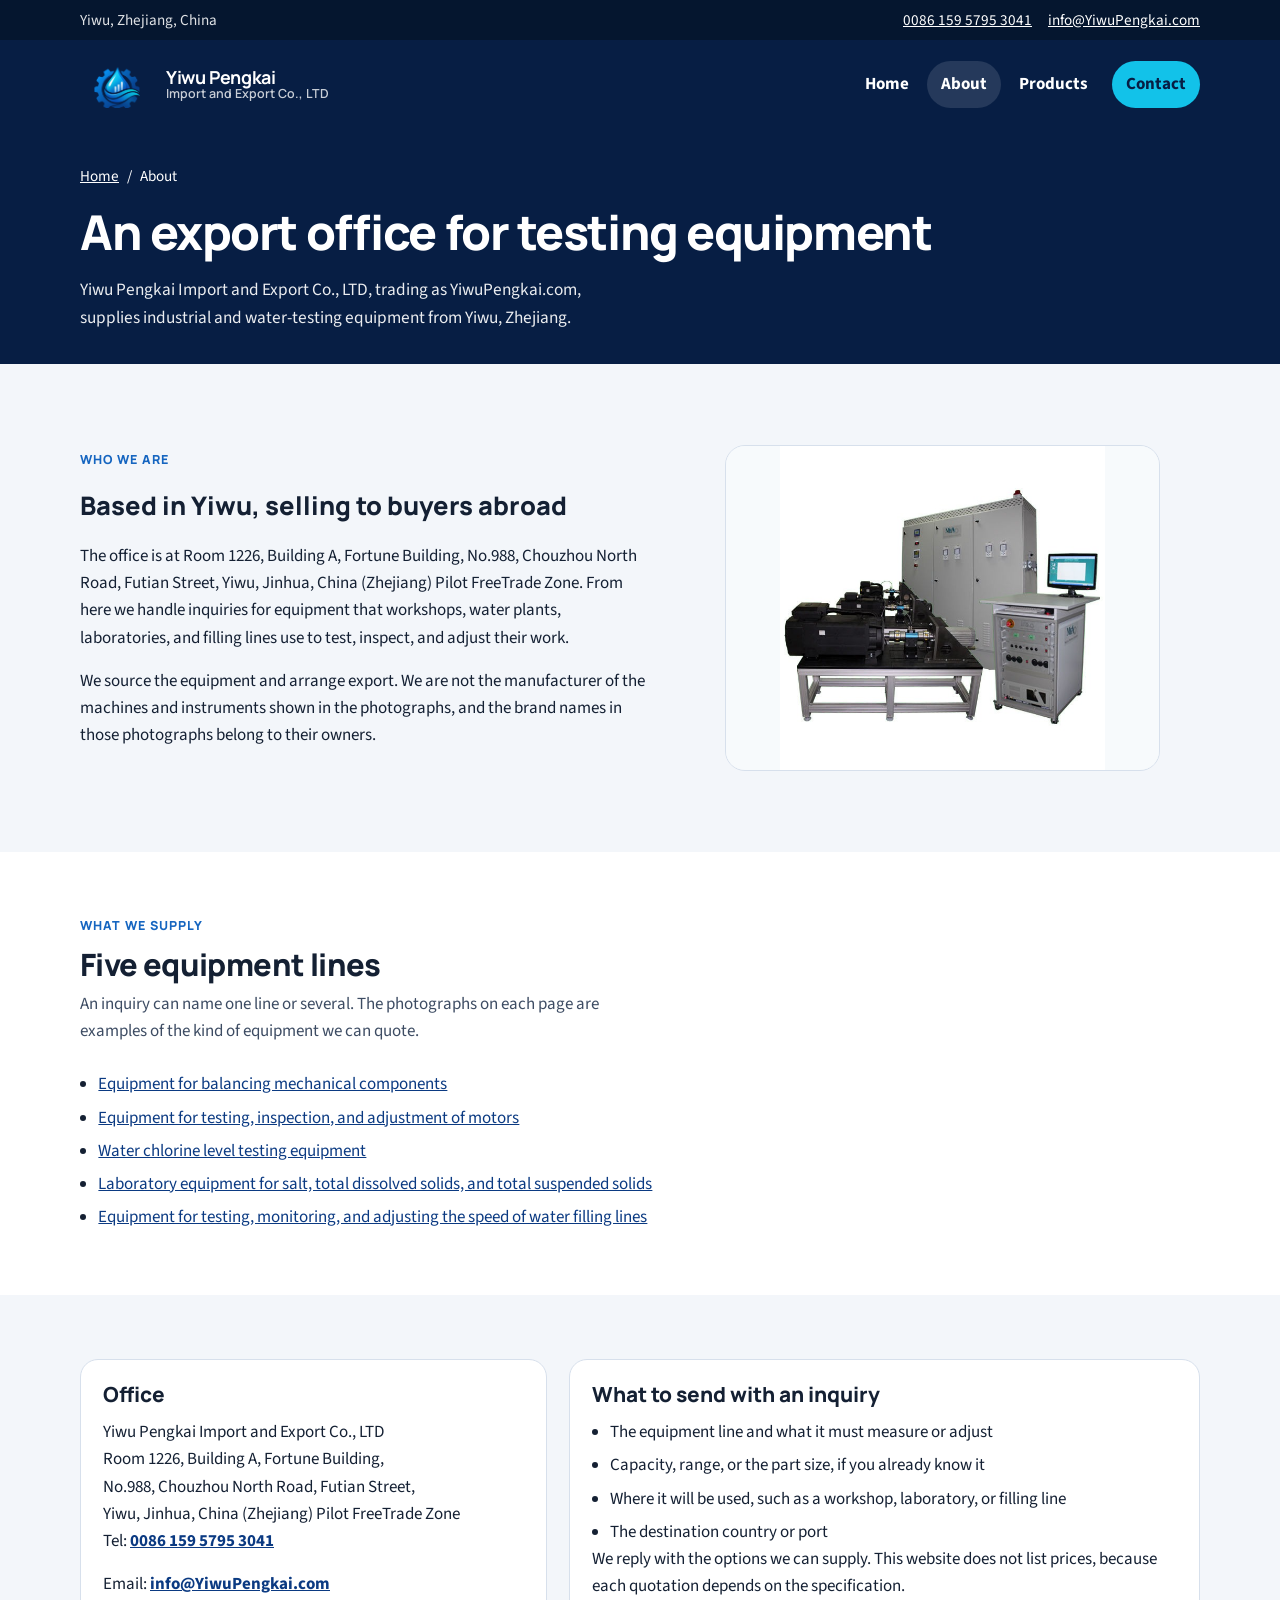
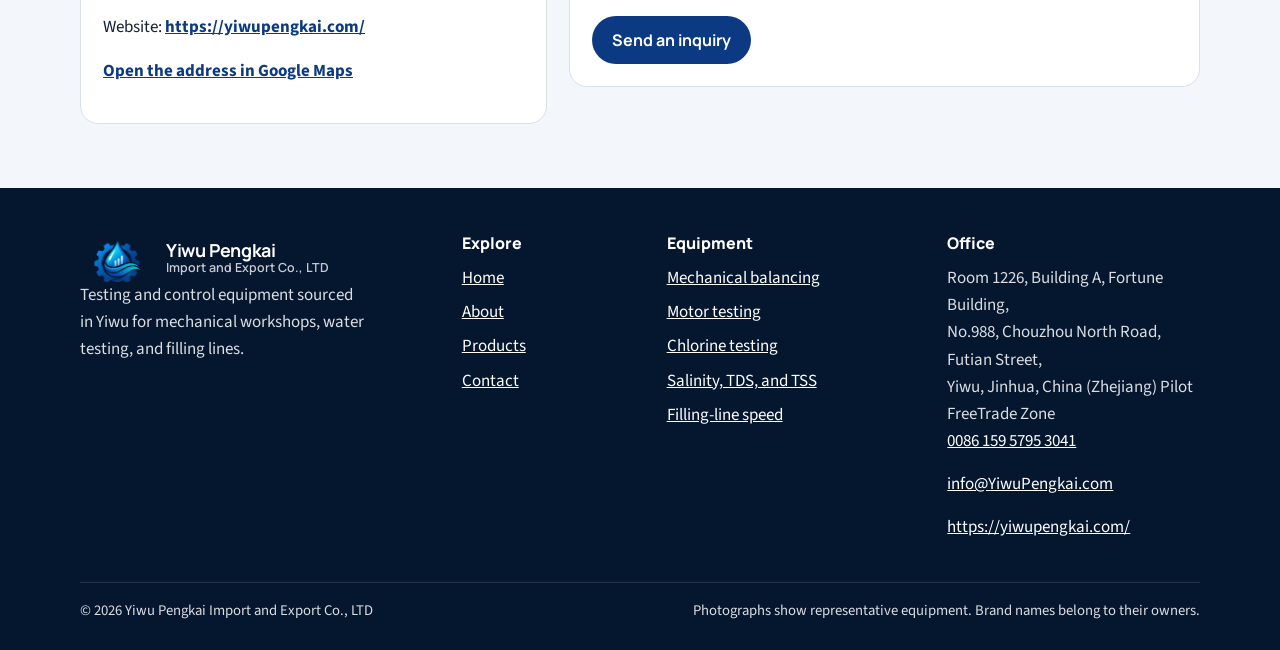
==== commit 32498bb9: "Update contact details and address formatting across multiple HTML files to reflect the new telephon" ====
--- a/about.html
+++ b/about.html
@@ -4,7 +4,7 @@
   <meta charset="utf-8">
   <meta name="viewport" content="width=device-width, initial-scale=1">
   <title>About | Yiwu Pengkai Import and Export Co., LTD</title>
-  <meta name="description" content="Yiwu Pengkai Import and Export Co., LTD is based at Room 1226, Building A, Fortune Building, No. 988, Chouzhou North Road, Futian Street, Yiwu, and supplies testing equipment for export.">
+  <meta name="description" content="Yiwu Pengkai Import and Export Co., LTD is based at Room 1226, Building A, Fortune Building, No.988, Chouzhou North Road, Futian Street, Yiwu, and supplies testing equipment for export.">
   <meta name="theme-color" content="#071e44">
   <link rel="icon" href="logo.png" type="image/png">
   <link rel="preconnect" href="https://fonts.googleapis.com">
@@ -18,11 +18,11 @@
     "name": "Yiwu Pengkai Import and Export Co., LTD",
     "url": "https://yiwupengkai.com/",
     "email": "info@YiwuPengkai.com",
-    "telephone": "+86-131-7553-4899",
+    "telephone": "+86-159-5795-3041",
     "image": "logo.png",
     "address": {
       "@type": "PostalAddress",
-      "streetAddress": "Room 1226, Building A, Fortune Building, No. 988, Chouzhou North Road, Futian Street",
+      "streetAddress": "Room 1226, Building A, Fortune Building, No.988, Chouzhou North Road, Futian Street",
       "addressLocality": "Yiwu",
       "addressRegion": "Jinhua, Zhejiang",
       "addressCountry": "CN"
@@ -36,7 +36,7 @@
     <div class="container topbar-inner">
       <p>Yiwu, Zhejiang, China</p>
       <p>
-        <a href="tel:+8613175534899">+86 131 7553 4899</a>
+        <a href="tel:+8615957953041">0086 159 5795 3041</a>
         <a href="mailto:info@YiwuPengkai.com">info@YiwuPengkai.com</a>
       </p>
     </div>
@@ -80,7 +80,7 @@
         <div>
           <p class="kicker">Who we are</p>
           <h2>Based in Yiwu, selling to buyers abroad</h2>
-          <p>The office is at Room 1226, Building A, Fortune Building, No. 988, Chouzhou North Road, Futian Street, Yiwu, Jinhua, China (Zhejiang) Pilot Free Trade Zone. From here we handle inquiries for equipment that workshops, water plants, laboratories, and filling lines use to test, inspect, and adjust their work.</p>
+          <p>The office is at Room 1226, Building A, Fortune Building, No.988, Chouzhou North Road, Futian Street, Yiwu, Jinhua, China (Zhejiang) Pilot FreeTrade Zone. From here we handle inquiries for equipment that workshops, water plants, laboratories, and filling lines use to test, inspect, and adjust their work.</p>
           <p>We source the equipment and arrange export. We are not the manufacturer of the machines and instruments shown in the photographs, and the brand names in those photographs belong to their owners.</p>
         </div>
         <figure class="frame">
@@ -113,12 +113,13 @@
           <address>
             Yiwu Pengkai Import and Export Co., LTD<br>
             Room 1226, Building A, Fortune Building,<br>
-            No. 988, Chouzhou North Road, Futian Street,<br>
-            Yiwu, Jinhua, China (Zhejiang) Pilot Free Trade Zone
+            No.988, Chouzhou North Road, Futian Street,<br>
+            Yiwu, Jinhua, China (Zhejiang) Pilot FreeTrade Zone
           </address>
-          <p>Mobile: <a href="tel:+8613175534899">+86 131 7553 4899</a></p>
+          <p>Tel: <a href="tel:+8615957953041">0086 159 5795 3041</a></p>
           <p>Email: <a href="mailto:info@YiwuPengkai.com">info@YiwuPengkai.com</a></p>
-          <p><a href="https://www.google.com/maps/search/?api=1&amp;query=Room%201226%2C%20Building%20A%2C%20Fortune%20Building%2C%20No.%20988%2C%20Chouzhou%20North%20Road%2C%20Futian%20Street%2C%20Yiwu%2C%20Jinhua%2C%20China%20(Zhejiang)%20Pilot%20Free%20Trade%20Zone">Open the address in Google Maps</a></p>
+          <p>Website: <a href="https://yiwupengkai.com/">https://yiwupengkai.com/</a></p>
+          <p><a href="https://www.google.com/maps/search/?api=1&amp;query=Room%201226%2C%20Building%20A%2C%20Fortune%20Building%2C%20No.988%2C%20Chouzhou%20North%20Road%2C%20Futian%20Street%2C%20Yiwu%2C%20Jinhua%2C%20China%20(Zhejiang)%20Pilot%20FreeTrade%20Zone">Open the address in Google Maps</a></p>
         </article>
         <article class="contact-card">
           <h2>What to send with an inquiry</h2>
@@ -169,11 +170,12 @@
         <h2>Office</h2>
         <address>
           Room 1226, Building A, Fortune Building,<br>
-          No. 988, Chouzhou North Road, Futian Street,<br>
-          Yiwu, Jinhua, China (Zhejiang) Pilot Free Trade Zone
+          No.988, Chouzhou North Road, Futian Street,<br>
+          Yiwu, Jinhua, China (Zhejiang) Pilot FreeTrade Zone
         </address>
-        <p><a href="tel:+8613175534899">+86 131 7553 4899</a></p>
+        <p><a href="tel:+8615957953041">0086 159 5795 3041</a></p>
         <p><a href="mailto:info@YiwuPengkai.com">info@YiwuPengkai.com</a></p>
+        <p><a href="https://yiwupengkai.com/">https://yiwupengkai.com/</a></p>
       </div>
     </div>
     <div class="container footer-base">
